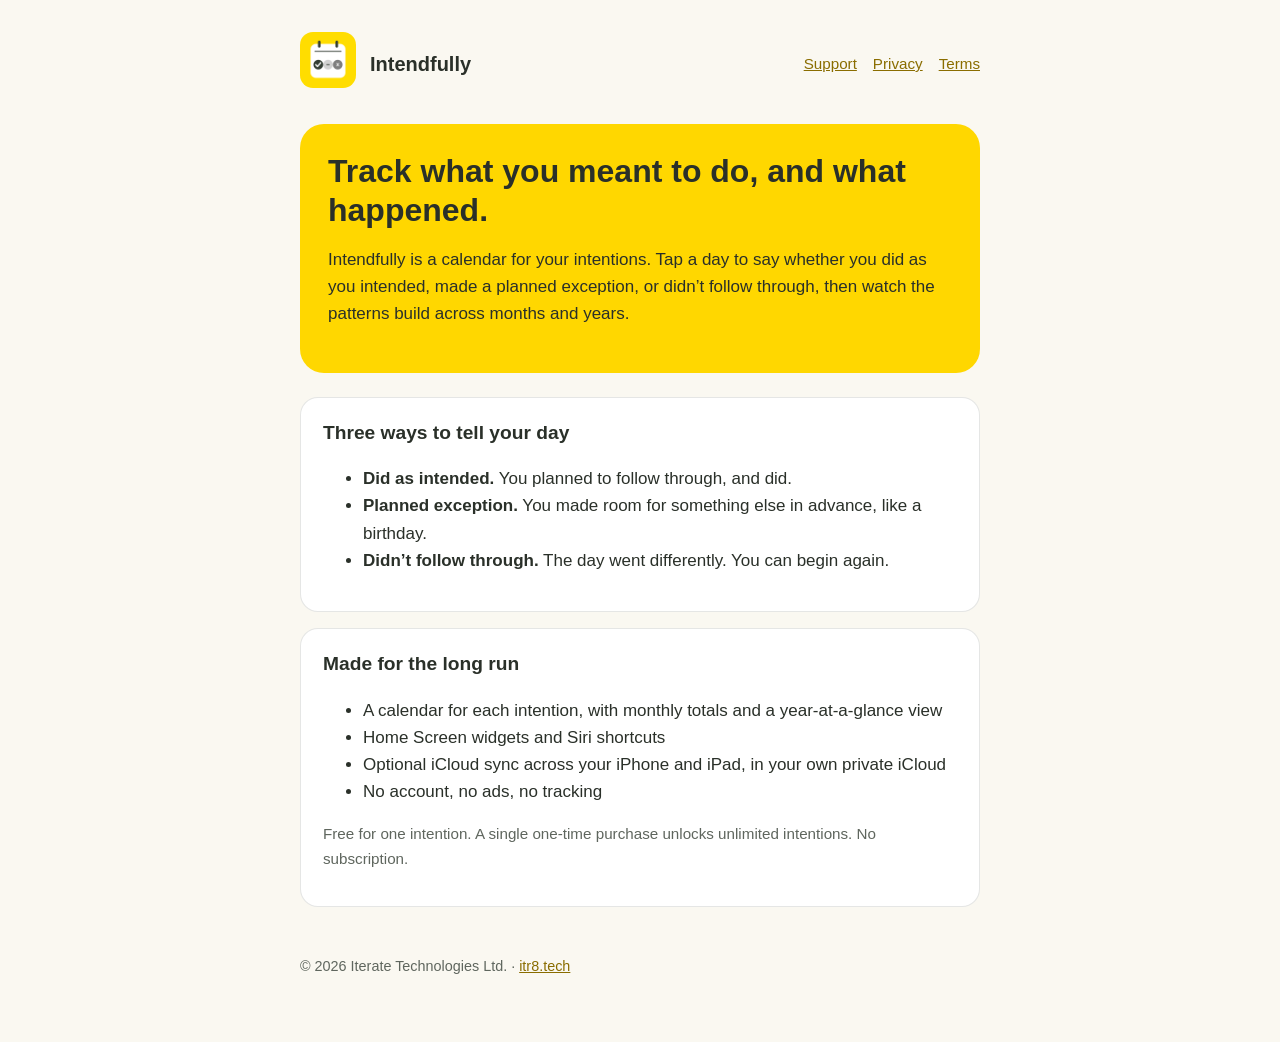
==== intendfully/index.html @ 37f47f46 "Add Intendfully pages: home, privacy, terms and support Static pages for the Intendfully iOS app, li" ====
<!doctype html>
<html lang="en">
<head>
  <meta charset="utf-8">
  <meta name="viewport" content="width=device-width, initial-scale=1">
  <meta name="color-scheme" content="light dark">
  <title>Intendfully: track what you meant to do</title>
  <meta name="description" content="Intendfully tracks your intentions and your follow-through on a calendar, with three states instead of done or not done.">
  <link rel="icon" type="image/png" href="icon-256.png">
  <style>
    :root { color-scheme: light dark; --bg:#faf8f1; --card:#fff; --text:#2a3029; --muted:#5f665e; --border:rgba(42,48,41,.12); --accent:#ffd700; --ink:#2a3029; --link:#8a6d00; }
    @media (prefers-color-scheme: dark) { :root { --bg:#141614; --card:#1e211e; --text:#eef0ea; --muted:#a3a99f; --border:rgba(255,255,255,.12); --link:#ffd700; } }
    * { box-sizing: border-box; }
    body { margin:0; background:var(--bg); color:var(--text); font:17px/1.6 -apple-system, BlinkMacSystemFont, "Segoe UI", Roboto, sans-serif; }
    main { max-width: 720px; margin: 0 auto; padding: 32px 20px 64px; }
    header.site { display:flex; align-items:center; gap:14px; margin-bottom: 28px; }
    header.site img { width:56px; height:56px; border-radius:13px; }
    header.site a.name { font-weight:700; font-size:1.25rem; color:var(--text); text-decoration:none; }
    nav { margin-left:auto; display:flex; gap:16px; font-size:.95rem; }
    a { color:var(--link); }
    h1 { font-size:2rem; line-height:1.2; margin:.2em 0 .4em; }
    h2 { font-size:1.2rem; margin:1.8em 0 .4em; }
    p, li { color:var(--text); }
    .muted { color:var(--muted); font-size:.95rem; }
    .card { background:var(--card); border:1px solid var(--border); border-radius:18px; padding:20px 22px; margin:16px 0; }
    .hero { background:var(--accent); color:var(--ink); border-radius:24px; padding:28px; margin:8px 0 24px; }
    .hero h1 { margin-top:0; } .hero p { color:var(--ink); }
    footer { margin-top:48px; color:var(--muted); font-size:.9rem; }
  </style>
</head>
<body>
<main>
  <header class="site">
    <a href="./"><img src="icon-256.png" alt="Intendfully app icon"></a>
    <a class="name" href="./">Intendfully</a>
    <nav><a href="support.html">Support</a><a href="privacy.html">Privacy</a><a href="terms.html">Terms</a></nav>
  </header>

  <section class="hero">
    <h1>Track what you meant to do, and what happened.</h1>
    <p>Intendfully is a calendar for your intentions. Tap a day to say whether you did as you intended, made a planned exception, or didn&rsquo;t follow through, then watch the patterns build across months and years.</p>
  </section>
  <div class="card">
    <h2 style="margin-top:0">Three ways to tell your day</h2>
    <ul>
      <li><strong>Did as intended.</strong> You planned to follow through, and did.</li>
      <li><strong>Planned exception.</strong> You made room for something else in advance, like a birthday.</li>
      <li><strong>Didn&rsquo;t follow through.</strong> The day went differently. You can begin again.</li>
    </ul>
  </div>
  <div class="card">
    <h2 style="margin-top:0">Made for the long run</h2>
    <ul>
      <li>A calendar for each intention, with monthly totals and a year-at-a-glance view</li>
      <li>Home Screen widgets and Siri shortcuts</li>
      <li>Optional iCloud sync across your iPhone and iPad, in your own private iCloud</li>
      <li>No account, no ads, no tracking</li>
    </ul>
    <p class="muted">Free for one intention. A single one-time purchase unlocks unlimited intentions. No subscription.</p>
  </div>

  <footer>&copy; 2026 Iterate Technologies Ltd. &middot; <a href="https://itr8.tech/">itr8.tech</a></footer>
</main>
</body>
</html>
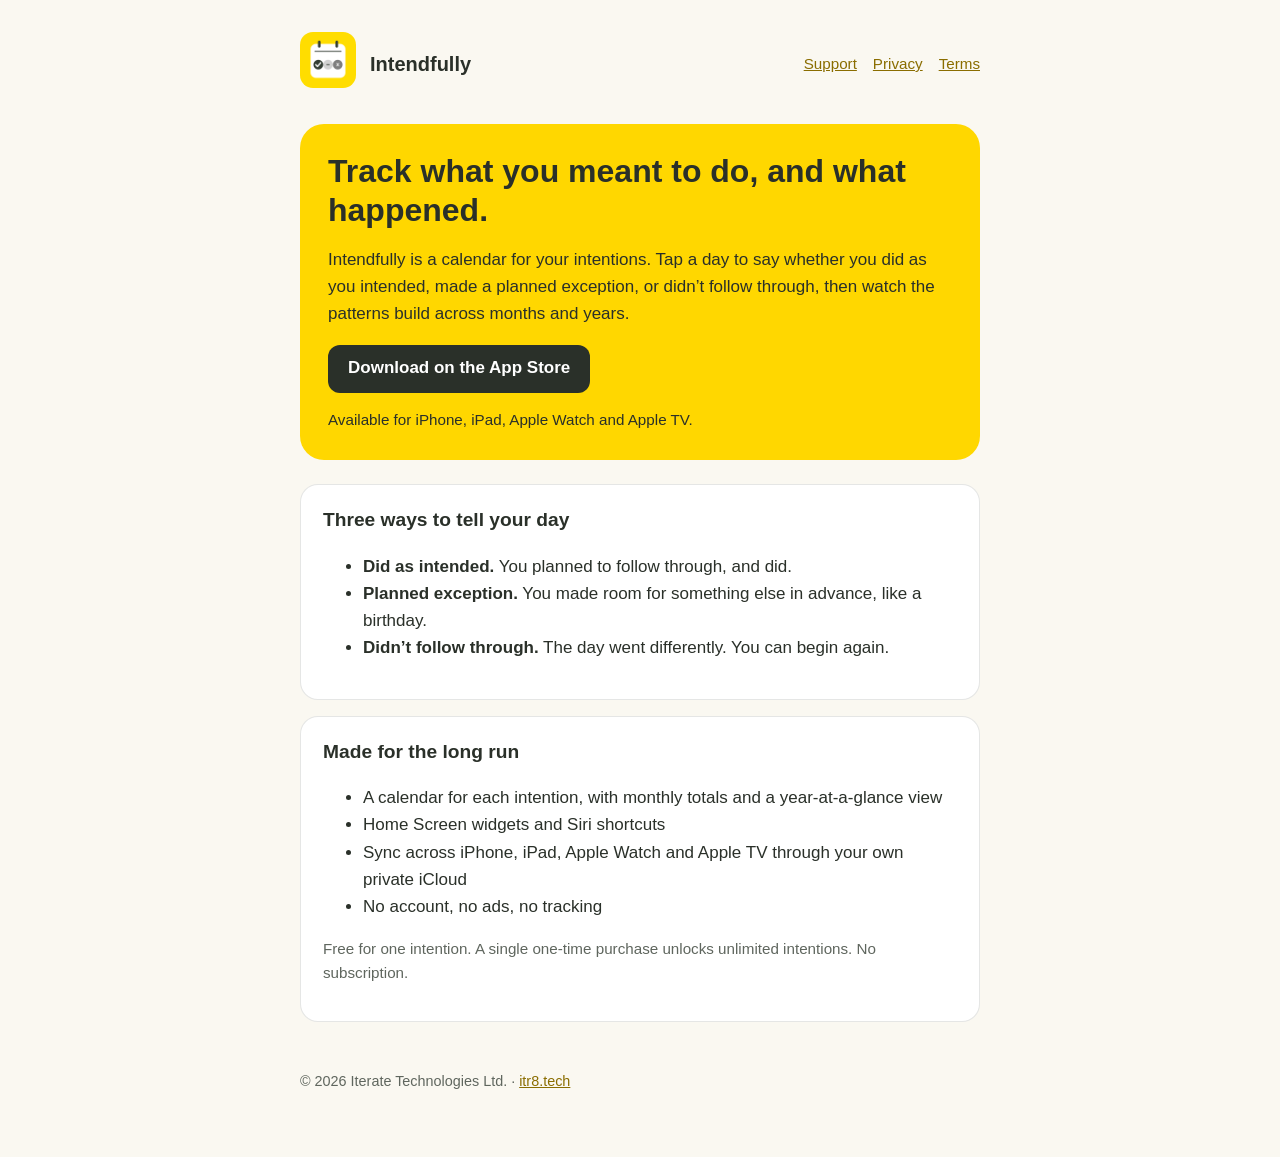
==== commit 6c437fa2: "Link Intendfully website to its live App Store listing" ====
--- a/intendfully/index.html
+++ b/intendfully/index.html
@@ -4,6 +4,7 @@
   <meta charset="utf-8">
   <meta name="viewport" content="width=device-width, initial-scale=1">
   <meta name="color-scheme" content="light dark">
+  <meta name="apple-itunes-app" content="app-id=6822105876">
   <title>Intendfully: track what you meant to do</title>
   <meta name="description" content="Intendfully tracks your intentions and your follow-through on a calendar, with three states instead of done or not done.">
   <link rel="icon" type="image/png" href="icon-256.png">
@@ -25,6 +26,11 @@
     .card { background:var(--card); border:1px solid var(--border); border-radius:18px; padding:20px 22px; margin:16px 0; }
     .hero { background:var(--accent); color:var(--ink); border-radius:24px; padding:28px; margin:8px 0 24px; }
     .hero h1 { margin-top:0; } .hero p { color:var(--ink); }
+    .app-store-link { display:inline-flex; align-items:center; justify-content:center; min-height:48px; max-width:100%; padding:12px 20px; border-radius:12px; background:var(--ink); color:#fff; font-weight:700; line-height:1.3; text-align:center; text-decoration:none; }
+    .app-store-link:hover { text-decoration:underline; }
+    .app-store-link:focus-visible { outline:3px solid var(--ink); outline-offset:4px; }
+    .hero .availability { margin-bottom:0; font-size:.95rem; }
+    @media (max-width:480px) { header.site { flex-wrap:wrap; } nav { flex-basis:100%; margin-left:0; flex-wrap:wrap; } }
     footer { margin-top:48px; color:var(--muted); font-size:.9rem; }
   </style>
 </head>
@@ -39,6 +45,8 @@
   <section class="hero">
     <h1>Track what you meant to do, and what happened.</h1>
     <p>Intendfully is a calendar for your intentions. Tap a day to say whether you did as you intended, made a planned exception, or didn&rsquo;t follow through, then watch the patterns build across months and years.</p>
+    <a class="app-store-link" href="https://apps.apple.com/app/intendfully/id6822105876" aria-label="Download Intendfully on the App Store">Download on the App Store</a>
+    <p class="availability">Available for iPhone, iPad, Apple Watch and Apple TV.</p>
   </section>
   <div class="card">
     <h2 style="margin-top:0">Three ways to tell your day</h2>
@@ -53,7 +61,7 @@
     <ul>
       <li>A calendar for each intention, with monthly totals and a year-at-a-glance view</li>
       <li>Home Screen widgets and Siri shortcuts</li>
-      <li>Optional iCloud sync across your iPhone and iPad, in your own private iCloud</li>
+      <li>Sync across iPhone, iPad, Apple Watch and Apple TV through your own private iCloud</li>
       <li>No account, no ads, no tracking</li>
     </ul>
     <p class="muted">Free for one intention. A single one-time purchase unlocks unlimited intentions. No subscription.</p>
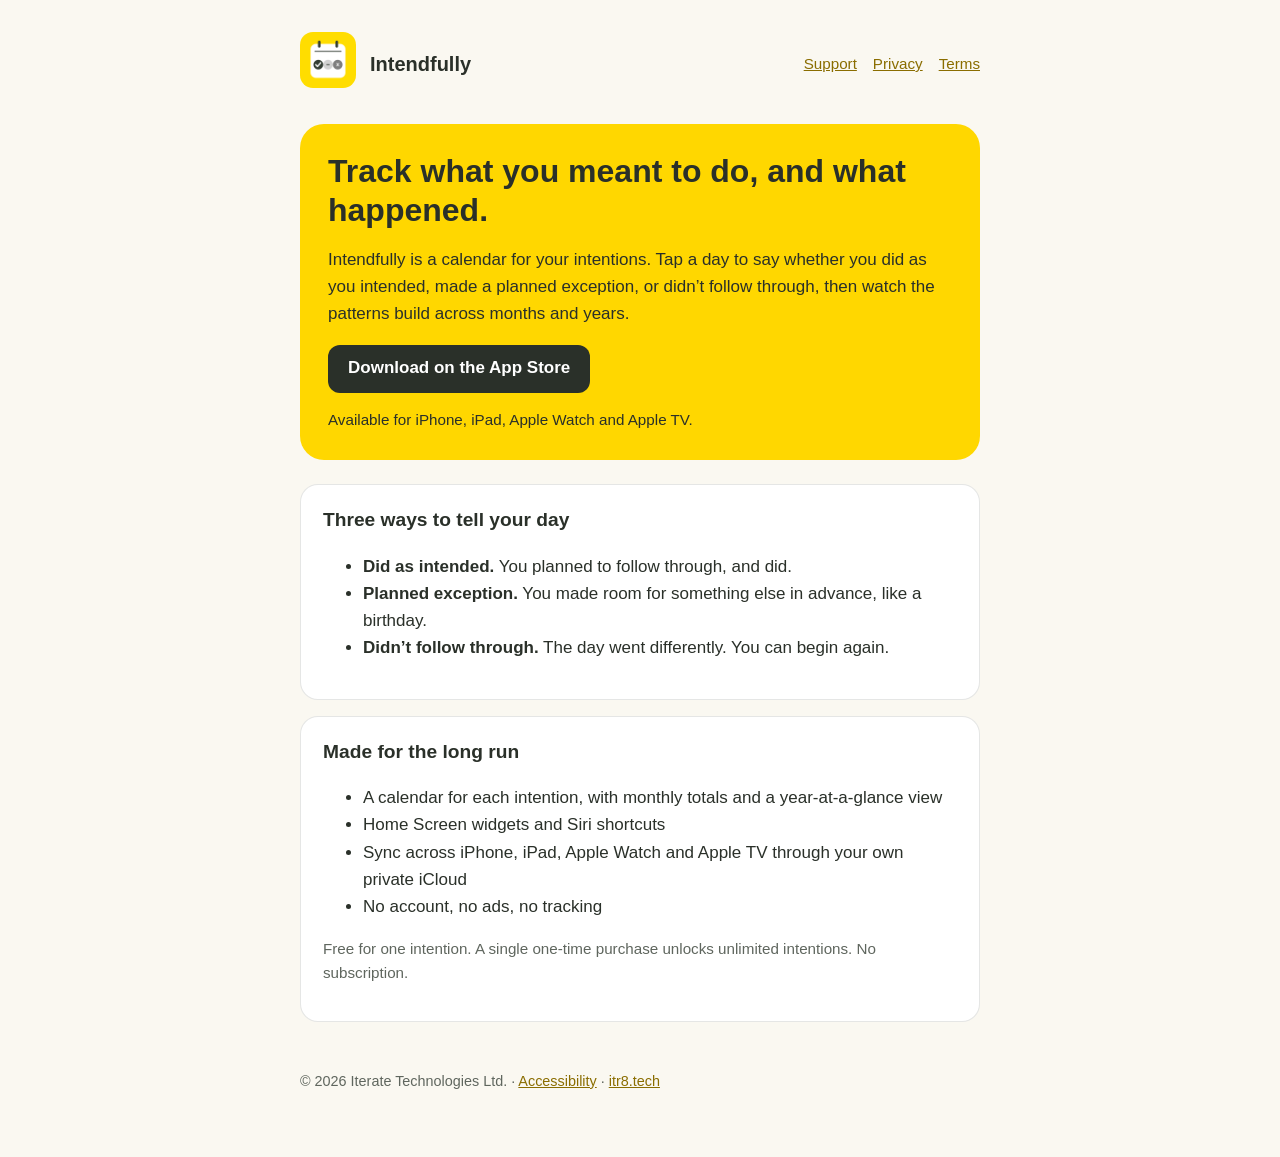
==== commit efa9828d: "Publish Intendfully accessibility statement" ====
--- a/intendfully/index.html
+++ b/intendfully/index.html
@@ -67,7 +67,7 @@
     <p class="muted">Free for one intention. A single one-time purchase unlocks unlimited intentions. No subscription.</p>
   </div>
 
-  <footer>&copy; 2026 Iterate Technologies Ltd. &middot; <a href="https://itr8.tech/">itr8.tech</a></footer>
+  <footer>&copy; 2026 Iterate Technologies Ltd. &middot; <a href="accessibility.html">Accessibility</a> &middot; <a href="https://itr8.tech/">itr8.tech</a></footer>
 </main>
 </body>
 </html>
